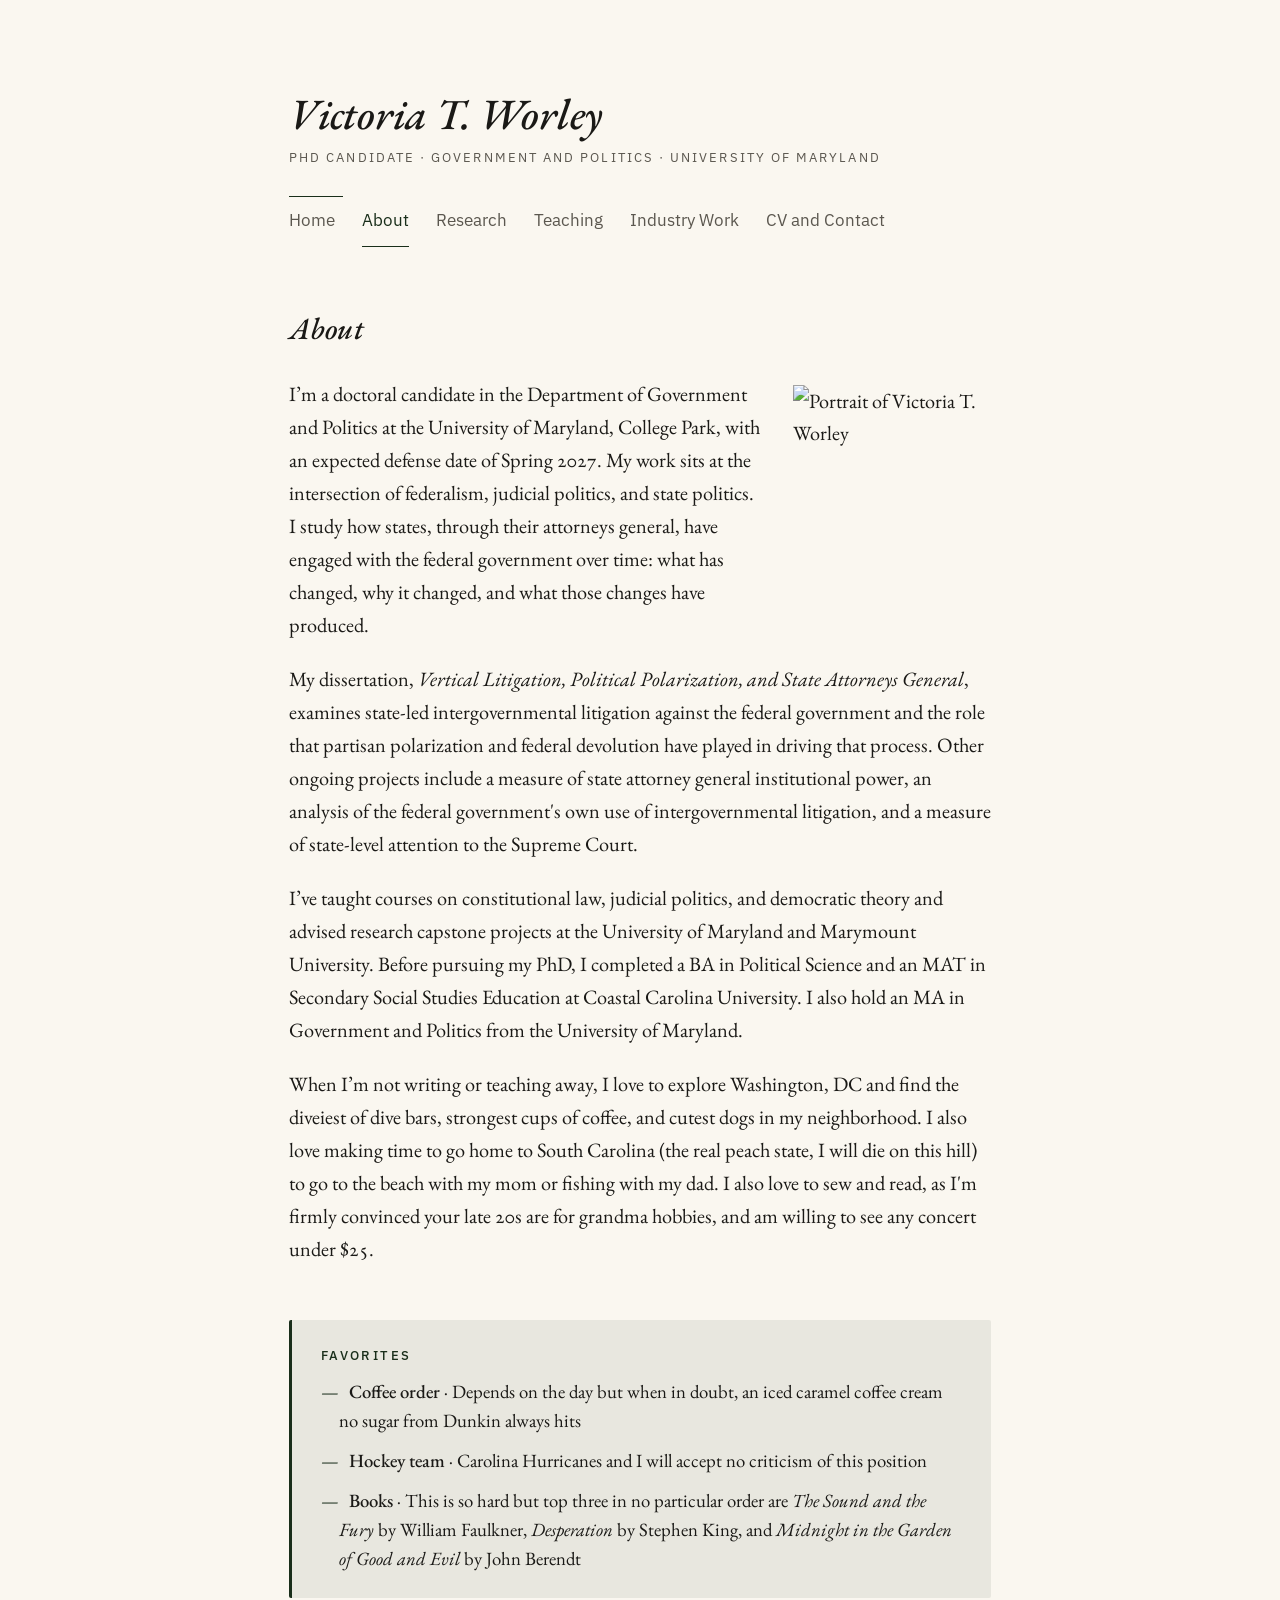
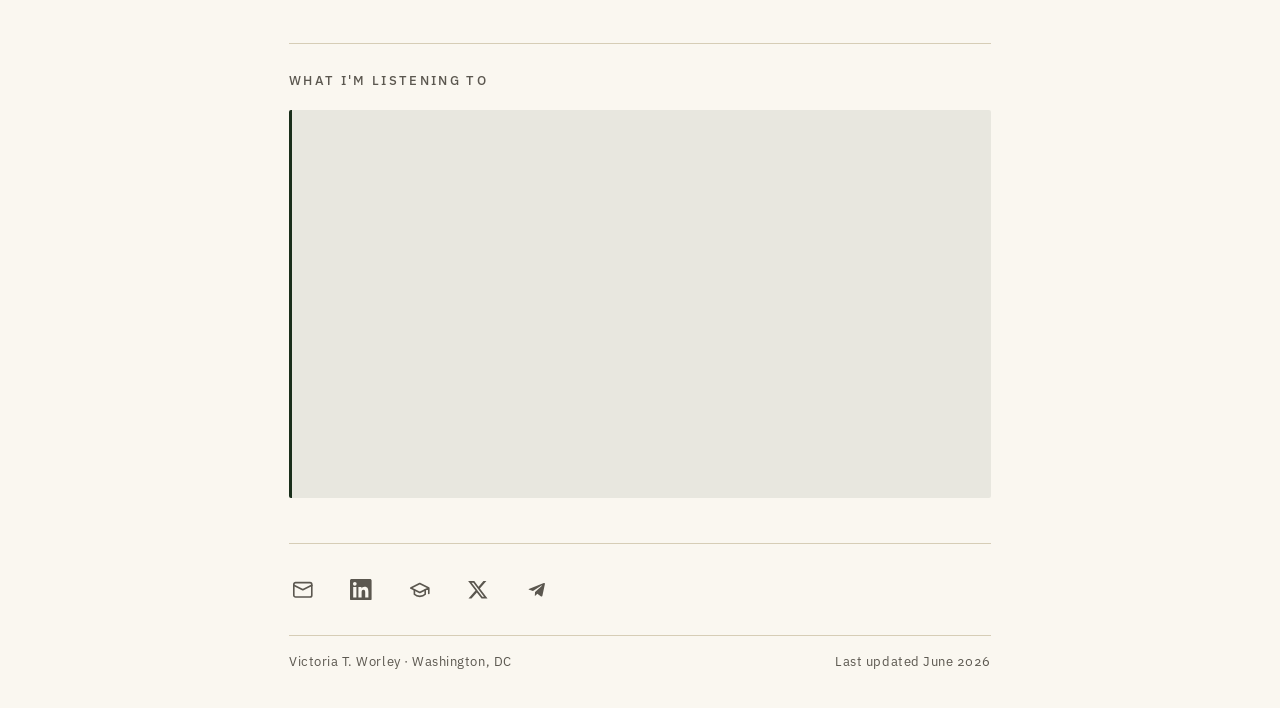
==== about.html @ 9f4c1e8a "Add files via upload" ====
<!doctype html>
<html lang="en">
<head>
  <meta charset="utf-8" />
  <meta name="viewport" content="width=device-width, initial-scale=1" />
  <title>About &middot; Victoria T. Worley</title>
  <meta name="description" content="About Victoria T. Worley — PhD candidate in Government and Politics at the University of Maryland." />
  <meta name="theme-color" content="#faf7f0" />
  <meta property="og:type" content="website" />
  <meta property="og:site_name" content="Victoria T. Worley" />
  <meta property="og:title" content="About · Victoria T. Worley" />
  <meta property="og:description" content="About Victoria T. Worley — PhD candidate in Government and Politics at the University of Maryland." />
  <meta property="og:url" content="https://vtworley.github.io/about.html" />
  <meta property="og:image" content="https://vtworley.github.io/assets/og-image.png" />
  <meta property="og:image:width" content="1200" />
  <meta property="og:image:height" content="630" />
  <meta name="twitter:card" content="summary_large_image" />
  <meta name="twitter:image" content="https://vtworley.github.io/assets/og-image.png" />
  <link rel="icon" type="image/svg+xml" href="assets/favicon.svg" />
  <link rel="preconnect" href="https://fonts.googleapis.com" />
  <link rel="preconnect" href="https://fonts.gstatic.com" crossorigin />
  <link rel="stylesheet" href="https://fonts.googleapis.com/css2?family=EB+Garamond:ital,wght@0,400;0,500;0,600;1,400;1,500&family=IBM+Plex+Sans:wght@400;500&display=swap" />
  <link rel="stylesheet" href="styles.css" />
</head>
<body>
  <div class="page">

 	  <header class="masthead">
      <p class="name"><a href="home.html">Victoria T. Worley</a></p>
      <p class="subtitle">PhD Candidate &middot; Government and Politics &middot; University of Maryland</p>
      <hr class="rule" aria-hidden="true" />
      <nav class="primary" aria-label="Primary">
        <ul>
          <li><a href="home.html" >Home</a></li>
          <li class="has-menu">
            <a href="about.html" aria-current="page">About</a>
            <ul class="submenu">
              <li><a href="about.html#bio">Bio</a></li>
              <li><a href="about.html#favorites">Favorites</a></li>
			  <li><a href="about.html#music">What I'm Listening To</a></li>
            </ul>
          </li>
          <li class="has-menu">
            <a href="research.html">Research</a>
            <ul class="submenu">
              <li><a href="research.html#dissertation">Dissertation</a></li>
              <li><a href="research.html#papers">Working Papers</a></li>
              <li><a href="research.html#talks">Conference Presentations</a></li>
              <li><a href="research.html#invited">Invited Talks</a></li>
              <li><a href="research.html#interests">Research Interests</a></li>
            </ul>
          </li>
          <li class="has-menu">
            <a href="teaching.html">Teaching</a>
            <ul class="submenu">
              <li><a href="teaching.html#courses">Courses Taught</a></li>
              <li><a href="teaching.html#feedback">Student Feedback</a></li>
              <li><a href="teaching.html#prof-dev">Professional Development</a></li>
            </ul>
          </li>
          <li class="has-menu">
            <a href="experience.html" >Industry Work</a>
          </li>
           <li class="has-menu"><a href="contact.html">CV and Contact</a>
			 <ul class="submenu">
              <li><a href="contact.html#contact-cv">CV</a></li>
              <li><a href="contact.html#contact-info">Contact</a></li>
            </ul>
        </li>
        </ul>
      </nav>
    </header>


    <main>
      <h1 class="page-title">About</h1>

      <section class="intro" id="bio">
        <img class="portrait" src="assets/portrait-web.jpeg" alt="Portrait of Victoria T. Worley" width="240" height="300" />
        <div class="bio">
          <p>
            I&rsquo;m a doctoral candidate in the Department of Government and Politics at 
			the University of Maryland, College Park, with an expected defense date of Spring
			2027. My work sits at the intersection of federalism, judicial politics, and state
			politics. I study how states, through their attorneys general, have engaged with 
			the federal government over time: what has changed, why it changed, and what those 
			changes have produced.
          </p>
          <p>
			My dissertation, <em>Vertical Litigation, Political Polarization, and State Attorneys
			General</em>, examines state-led intergovernmental litigation against the federal 
			government and the role that partisan polarization and federal devolution have played 
			in driving that process. Other ongoing projects include a measure of state attorney general
			institutional power, an analysis of the federal government's own use of intergovernmental
			litigation, and a measure of state-level attention to the Supreme Court.
          </p>
          <p>
			I&rsquo;ve taught courses on constitutional law, judicial politics, and democratic theory
			and advised research capstone projects at the University of Maryland and Marymount
			University. Before pursuing my PhD, I completed a BA in Political Science and an MAT 
			in Secondary Social Studies Education at Coastal Carolina University. I also hold an 
			MA in Government and Politics from the University of Maryland.
          </p>
          <p>
			When I&rsquo;m not writing or teaching away, I love to explore Washington, DC and find 
			the diveiest of dive bars, strongest cups of coffee, and cutest dogs in my neighborhood. 
			I also love making time to go home to South Carolina (the real peach state, I will die on 
			this hill) to go to the beach with my mom or fishing with my dad. I also love to sew and read,
			as I'm firmly convinced your late 20s are for grandma hobbies, and am willing to see any concert
			under $25.
		</p>
        </div>
      </section>

      <section class="currently" id="favorites" aria-labelledby="currently-heading">
        <h2 id="currently-heading">Favorites</h2>
         <ul class="fav-list">
  					<li><strong>Coffee order</strong> &middot; Depends on the day but when in doubt, an iced caramel coffee cream no sugar from Dunkin always hits</li>
  					<li><strong>Hockey team</strong> &middot; Carolina Hurricanes and I will accept no criticism of this position</li>
  					<li><strong>Books</strong> &middot; This is so hard but top three in no particular order are <i>The Sound and the Fury</i> by William Faulkner, <i>Desperation</i> by Stephen King, and <i>Midnight in the Garden of Good and Evil</i> by John Berendt</li>
				</ul>
      </section>
  
	  
	<section class="section" id="music" aria-labelledby="playlist">
 		<h2 id="playlist">What I'm Listening To</h2>
		<div class="embed-card">
			<iframe data-testid="embed-iframe" style="border-radius:12px" src="https://open.spotify.com/embed/playlist/1auVRuyqOjHzT5R0VfglzH?utm_source=generator&theme=0" width="100%" height="352" frameBorder="0" allowfullscreen="" allow="autoplay; clipboard-write; encrypted-media; fullscreen; picture-in-picture" loading="lazy" title="Spotify playlist: What I'm Listening To"></iframe>
		</div>
	</section>
  </main>
	  
<footer class="colophon">
      <ul class="social-icons" aria-label="Contact and Links">
        <li>
          <a href="mailto:vtworley@umd.edu" aria-label="Email">
            <svg viewBox="0 0 24 24" fill="none" stroke="currentColor" stroke-width="1.8" stroke-linecap="round" stroke-linejoin="round" aria-hidden="true">
              <rect x="2" y="4" width="20" height="16" rx="2"/>
              <path d="m22 7-10 5L2 7"/>
            </svg>
          </a>
        </li>
        <li>
          <a href="https://www.linkedin.com/in/vtworley/" rel="me" aria-label="LinkedIn">
            <svg viewBox="0 0 24 24" fill="currentColor" aria-hidden="true">
              <path d="M20.447 20.452h-3.554v-5.569c0-1.328-.027-3.037-1.852-3.037-1.853 0-2.136 1.445-2.136 2.939v5.667H9.351V9h3.414v1.561h.046c.477-.9 1.637-1.85 3.37-1.85 3.601 0 4.267 2.37 4.267 5.455v6.286zM5.337 7.433a2.062 2.062 0 0 1-2.063-2.065 2.063 2.063 0 1 1 2.063 2.065zm1.782 13.019H3.555V9h3.564v11.452zM22.225 0H1.771C.792 0 0 .774 0 1.729v20.542C0 23.227.792 24 1.771 24h20.451C23.2 24 24 23.227 24 22.271V1.729C24 .774 23.2 0 22.222 0h.003z"/>
            </svg>
          </a>
        </li>
        <li>
          <a href="https://gvpt.umd.edu/gradprofile/worley/victoria" aria-label="UMD graduate profile">
            <svg viewBox="0 0 24 24" fill="none" stroke="currentColor" stroke-width="1.8" stroke-linecap="round" stroke-linejoin="round" aria-hidden="true">
              <path d="M22 10v6M2 10l10-5 10 5-10 5z"/>
              <path d="M6 12v5c3 3 9 3 12 0v-5"/>
            </svg>
          </a>
        </li>
        <li>
          <a href="https://x.com/victoriatworley" aria-label="X (Twitter)">
            <svg viewBox="0 0 24 24" fill="currentColor" aria-hidden="true">
              <path d="M18.244 2.25h3.308l-7.227 8.26 8.502 11.24H16.17l-5.214-6.817L4.99 21.75H1.68l7.73-8.835L1.254 2.25H8.08l4.713 6.231zm-1.161 17.52h1.833L7.084 4.126H5.117z"/>
            </svg>
          </a>
        </li>
        <li>
          <a href="https://t.me/victoriaworley" aria-label="Telegram">
            <svg viewBox="0 0 24 24" fill="currentColor" aria-hidden="true">
              <path d="M9.78 18.65l.28-4.23 7.68-6.92c.34-.31-.07-.46-.52-.19L7.74 13.3 3.64 12c-.88-.25-.89-.86.2-1.3l15.97-6.16c.73-.33 1.43.18 1.15 1.3l-2.72 12.81c-.19.91-.74 1.13-1.5.71L12.6 16.3l-1.99 1.93c-.23.23-.42.42-.83.42z"/>
            </svg>
          </a>
        </li>
      </ul>
      <div class="colophon-credit">
        <span>Victoria T. Worley &middot; Washington, DC</span>
        <span>Last updated June 2026</span>
      </div>
    </footer>


  </div>
</body>
</html>
---- styles.css ----
/* =============================================================
   Victoria T. Worley — personal site
   Plain HTML + CSS, no build step.
   ============================================================= */

/* Tokens ------------------------------------------------------- */
:root {
  --ink:         #1a1916;
  --ink-soft:    #5b574f;
  --paper:       #faf7f0;
  --paper-deep:  #f1ead8;
  --rule:        #d6cdb6;
  --accent:      #192e1a;
  --accent-soft: rgba(25, 46, 26, 0.08);

  --serif: "EB Garamond", "Iowan Old Style", Georgia, serif;
  --sans:  "IBM Plex Sans", -apple-system, BlinkMacSystemFont, "Segoe UI", sans-serif;

  --measure:      42rem;
  --measure-wide: 50rem;
}

/* Base --------------------------------------------------------- */
*, *::before, *::after { box-sizing: border-box; }

html {
  font-size: 18px;
  -webkit-text-size-adjust: 100%;
}

body {
  margin: 0;
  background: var(--paper);
  color: var(--ink);
  font-family: var(--serif);
  font-size: 1.125rem;
  line-height: 1.6;
  font-feature-settings: "onum", "kern", "liga";
  -webkit-font-smoothing: antialiased;
  -moz-osx-font-smoothing: grayscale;
}

::selection {
  background: var(--accent);
  color: var(--paper);
}

img, svg { display: block; max-width: 100%; height: auto; }

a { color: var(--accent); }

/* Layout ------------------------------------------------------- */
.page {
  max-width: var(--measure);
  margin: 0 auto;
  padding: 5rem 1.5rem 2rem;
}

@media (max-width: 600px) {
  html { font-size: 17px; }
  .page { padding: 3rem 1.25rem 2rem; }
}

/* Masthead ----------------------------------------------------- */
.masthead { margin-bottom: 3.5rem; }

.masthead .name {
  font-family: var(--serif);
  font-style: italic;
  font-weight: 500;
  font-size: 2.4rem;
  line-height: 1.1;
  letter-spacing: -0.005em;
  color: var(--ink);
  margin: 0;
}

.masthead .name a {
  color: inherit;
  text-decoration: none;
}

.masthead .subtitle {
  font-family: var(--sans);
  font-size: 0.72rem;
  letter-spacing: 0.16em;
  text-transform: uppercase;
  font-weight: 400;
  color: var(--ink-soft);
  margin: 0.6rem 0 0;
}

.masthead .rule {
  width: 3rem;
  height: 1px;
  background: var(--accent);
  border: 0;
  margin: 1.5rem 0 0.4rem;
}

/* Primary nav -------------------------------------------------- */
nav.primary {
  font-family: var(--sans);
  font-size: 0.92rem;
}

nav.primary ul {
  list-style: none;
  padding: 0;
  margin: 0;
  display: flex;
  flex-wrap: wrap;
  gap: 0.3rem 1.5rem;
}

nav.primary a {
  display: inline-block;
  color: var(--ink-soft);
  text-decoration: none;
  padding: 0.4rem 0 0.8rem;
  line-height: 1.2;
  border-bottom: 1px solid transparent;
  transition: color 140ms ease, border-color 140ms ease;
}

nav.primary a:hover { color: var(--accent); }

nav.primary a[aria-current="page"] {
  color: var(--accent);
  border-bottom-color: var(--accent);
}

/* Dropdown menus on nav items -------------------------------- */
nav.primary li.has-menu { position: relative; }

/* invisible bridge so the cursor can travel into the submenu */
nav.primary li.has-menu::after {
  content: "";
  position: absolute;
  top: 100%;
  left: 0;
  right: 0;
  height: 0.5rem;
}

nav.primary .submenu {
  display: none;
  position: absolute;
  top: calc(100% + 0.5rem);
  left: 0;
  margin: 0;
  padding: 0.4rem 0;
  list-style: none;
  background: var(--paper);
  border: 1px solid var(--rule);
  border-radius: 2px;
  box-shadow: 0 0.7rem 1.6rem -0.4rem rgba(25, 46, 26, 0.18);
  min-width: 14rem;
  z-index: 100;
}

nav.primary li.has-menu:hover .submenu,
nav.primary li.has-menu:focus-within .submenu {
  display: block;
}

nav.primary .submenu > li {
  display: block;
  margin: 0;
}

nav.primary .submenu a {
  display: block;
  padding: 0.5rem 1rem;
  border-bottom: 0;
  border-radius: 0;
  font-size: 0.84rem;
  letter-spacing: 0.01em;
  color: var(--ink);
  white-space: nowrap;
  line-height: 1.3;
}

nav.primary .submenu a:hover {
  background: var(--accent-soft);
  color: var(--accent);
}

/* keep the right-edge submenu (CV) from clipping off-screen */
nav.primary li.has-menu.menu-right .submenu {
  left: auto;
  right: 0;
}

/* Hide dropdowns on small screens — parent link still works */
@media (max-width: 700px) {
  nav.primary .submenu { display: none !important; }
  nav.primary li.has-menu::after { display: none; }
}

/* Intro / homepage hero --------------------------------------- */
.intro { margin-bottom: 1rem; }

.portrait {
  float: right;
  width: 11rem;
  margin: 0.4rem 0 1rem 1.75rem;
}

@media (max-width: 540px) {
  .portrait {
    float: none;
    width: 9rem;
    margin: 0 0 1.5rem;
  }
}

.bio p {
  margin: 0 0 1.05em;
  font-size: 1.13rem;
  line-height: 1.62;
}

.bio p:last-child { margin-bottom: 0; }

.bio em { font-style: italic; }

.bio a,
.elsewhere a,
.colophon-credit a {
  color: var(--ink);
  text-decoration: underline;
  text-decoration-color: var(--rule);
  text-decoration-thickness: 1px;
  text-underline-offset: 3px;
  transition: color 140ms ease, text-decoration-color 140ms ease;
}

.bio a:hover,
.elsewhere a:hover,
.colophon-credit a:hover {
  color: var(--accent);
  text-decoration-color: var(--accent);
}

/* Highlight inline placeholders the author should replace */
.ph {
  background: var(--accent-soft);
  color: var(--ink);
  padding: 0.1em 0.1em;
  border-radius: 1px;
  font-style: italic;
}

/* Generic page sections --------------------------------------- */
.section {
  margin-top: 2.5rem;
  padding-top: 1.5rem;
  border-top: 1px solid var(--rule);
}

.section > h2 {
  font-family: var(--sans);
  font-size: 0.72rem;
  letter-spacing: 0.18em;
  text-transform: uppercase;
  font-weight: 500;
  color: var(--ink-soft);
  margin: 0 0 1rem;
}

.elsewhere ul {
  list-style: none;
  padding: 0;
  margin: 0;
  display: flex;
  flex-wrap: wrap;
  gap: 0.5rem 1.6rem;
}

.elsewhere a { font-size: 1.02rem; }

/* Page title (inner pages) ------------------------------------ */
.page-title {
  font-family: var(--serif);
  font-style: italic;
  font-weight: 500;
  font-size: 1.7rem;
  line-height: 1.2;
  margin: 0 0 1.75rem;
  color: var(--ink);
  text-wrap: balance;
}

.page-lede {
  font-style: italic;
  color: var(--ink-soft);
  font-size: 1.05rem;
  max-width: none;
  margin: 0 0 2rem;
}

/* Colophon ----------------------------------------------------- */
.colophon {
  margin-top: 2.5rem;
  padding-top: 1.5rem;
  border-top: 1px solid var(--rule);
}

.social-icons {
  list-style: none;
  margin: 0 0 1.4rem;
  padding: 0;
  display: flex;
  flex-wrap: wrap;
  gap: 0.4rem 1.75rem;
}

.social-icons a {
  display: inline-flex;
  align-items: center;
  gap: 0.5rem;
  color: var(--ink-soft);
  text-decoration: none;
  font-family: var(--sans);
  font-size: 0.86rem;
  letter-spacing: 0.02em;
  padding: 0.35rem 0;
  transition: color 160ms ease;
}

.social-icons a:hover {
  color: var(--accent);
}

.social-icons svg {
  width: 1.2rem;
  height: 1.2rem;
  flex-shrink: 0;
  display: block;
}

.social-icons a { padding: 0.45rem 0.15rem; }

.colophon-credit {
  font-family: var(--sans);
  font-size: 0.74rem;
  letter-spacing: 0.04em;
  color: var(--ink-soft);
  display: flex;
  justify-content: space-between;
  flex-wrap: wrap;
  gap: 0.4rem 2rem;
  padding-top: 0.85rem;
  border-top: 1px solid var(--rule);
}

/* Focus -------------------------------------------------------- */
:focus-visible {
  outline: 2px solid var(--accent);
  outline-offset: 3px;
  border-radius: 1px;
}

/* Inner-page section bodies ----------------------------------- */
.section p {
  margin: 0 0 0.7em;
  font-size: 1.06rem;
  line-height: 1.55;
}

.section ul.plain {
  list-style: none;
  padding: 0;
  margin: 0 0 0.5rem;
}

.section ul.plain > li {
  margin: 0 0 0.55rem;
  font-size: 1.03rem;
  line-height: 1.5;
  padding-left: 1rem;
  text-indent: -1rem;
}

.section ul.plain > li::before {
  content: "—";
  color: var(--accent);
  margin-right: 0.55rem;
  font-style: normal;
}

.section .meta {
  display: block;
  font-family: var(--sans);
  font-size: 0.78rem;
  letter-spacing: 0.04em;
  color: var(--ink-soft);
  margin-top: 0.15rem;
}

/* CV layout ---------------------------------------------------- */
.cv-section { margin-top: 2.5rem; }
.cv-section:first-of-type { margin-top: 1rem; }

.cv-section > h2 {
  font-family: var(--sans);
  font-size: 0.74rem;
  letter-spacing: 0.18em;
  text-transform: uppercase;
  font-weight: 500;
  color: var(--ink-soft);
  margin: 0 0 1rem;
  padding-bottom: 0.5rem;
  border-bottom: 1px solid var(--rule);
}

.cv-block + .cv-block { margin-top: 1.4rem; }

.cv-institution {
  display: flex;
  justify-content: space-between;
  align-items: baseline;
  flex-wrap: wrap;
  gap: 0.25rem 1rem;
  margin: 0 0 0.5rem;
  font-size: 1.08rem;
  font-weight: 500;
}

.cv-institution-place {
  font-style: italic;
  font-weight: 400;
  font-size: 0.95rem;
  color: var(--ink-soft);
}

.cv-list {
  list-style: none;
  padding: 0;
  margin: 0;
}

.cv-list > li {
  display: flex;
  justify-content: space-between;
  align-items: baseline;
  gap: 0.5rem 1.5rem;
  padding: 0.4rem 0;
  flex-wrap: wrap;
}

.cv-content { flex: 1 1 60%; min-width: 0; }
.cv-content > * { margin: 0; }
.cv-content > * + * { margin-top: 0.2rem; }

.cv-title {
  font-size: 1.05rem;
  font-style: italic;
}

.cv-detail {
  font-size: 0.93rem;
  color: var(--ink-soft);
  line-height: 1.5;
  font-style: normal;
}

.cv-detail em { font-style: italic; }

.cv-when {
  font-family: var(--sans);
  font-size: 0.78rem;
  letter-spacing: 0.04em;
  color: var(--ink-soft);
  white-space: nowrap;
  flex-shrink: 0;
  text-align: right;
}

/* Wide page (home, experience) -------------------------------- */
.page--wide { max-width: var(--measure-wide); }

/* Buttons ----------------------------------------------------- */
.btn {
  display: inline-block;
  font-family: var(--sans);
  font-size: 0.85rem;
  font-weight: 500;
  letter-spacing: 0.04em;
  padding: 0.7rem 1.3rem;
  text-decoration: none;
  border-radius: 1px;
  border: 1px solid transparent;
  transition: background 160ms ease, color 160ms ease, transform 160ms ease, box-shadow 160ms ease;
  cursor: pointer;
}

.btn-primary {
  background: var(--accent);
  color: var(--paper);
}

.btn-primary:hover {
  background: #2d4a30;
  transform: translateY(-1px);
  box-shadow: 0 0.5rem 1rem -0.4rem rgba(25, 46, 26, 0.35);
}

.btn-secondary {
  background: transparent;
  color: var(--accent);
  border-color: var(--accent);
}

.btn-secondary:hover {
  background: var(--accent-soft);
  transform: translateY(-1px);
}

/* Tag pills --------------------------------------------------- */
.tags {
  display: flex;
  flex-wrap: wrap;
  gap: 0.5rem 0.55rem;
  margin: 0;
  padding: 0;
  list-style: none;
}

.tags > li {
  font-family: var(--sans);
  font-size: 0.78rem;
  letter-spacing: 0.02em;
  background: var(--accent-soft);
  color: var(--accent);
  padding: 0.32rem 0.78rem;
  border-radius: 999px;
  white-space: nowrap;
}

/* Hero block (homepage) --------------------------------------- */
.hero {
  display: grid;
  grid-template-columns: 1fr 14rem;
  gap: 3.5rem;
  align-items: center;
  margin: 0 0 3rem;
}

@media (max-width: 640px) {
  .hero {
    grid-template-columns: 1fr;
    gap: 2rem;
    text-align: left;
  }
}

.hero-portrait {
  width: 14rem;
  aspect-ratio: 4 / 5;
  overflow: hidden;
  border-radius: 2px;
  box-shadow: 0 1.5rem 3rem -1rem rgba(25, 46, 26, 0.18);
  background: var(--paper-deep);
}

@media (max-width: 640px) {
  .hero-portrait {
    width: 11rem;
    margin: 0;
  }
}

.hero-portrait img,
.hero-portrait svg {
  width: 100%;
  height: 100%;
  object-fit: cover;
  display: block;
}

.hero-statement {
  font-family: var(--serif);
  font-style: italic;
  font-size: 1.5rem;
  line-height: 1.35;
  color: var(--ink);
  margin: 0 0 1.5rem;
  font-weight: 400;
  text-wrap: balance;
}

.hero-cta {
  display: flex;
  gap: 0.7rem;
  margin-top: 1.75rem;
  flex-wrap: wrap;
}

/* Currently / status block ----------------------------------- */
.currently {
  background: var(--accent-soft);
  padding: 1.4rem 1.6rem;
  border-radius: 2px;
  border-left: 3px solid var(--accent);
  margin: 3rem 0 0;
}

.currently h2 {
  font-family: var(--sans);
  font-size: 0.74rem;
  letter-spacing: 0.18em;
  text-transform: uppercase;
  font-weight: 500;
  color: var(--accent);
  margin: 0 0 0.6rem;
}

.currently p {
  margin: 0;
  font-size: 1.04rem;
  line-height: 1.55;
  color: var(--ink);
}

.currently a {
  color: var(--accent);
  text-decoration: underline;
  text-decoration-color: rgba(25, 46, 26, 0.3);
  text-underline-offset: 3px;
}

.currently a:hover { text-decoration-color: var(--accent); }

/* Favorites list (about page) — em-dash bullets matching ul.plain */
.fav-list {
  list-style: none;
  margin: 0;
  padding: 0;
}

.fav-list > li {
  margin: 0 0 0.6rem;
  font-size: 1.04rem;
  line-height: 1.55;
  padding-left: 1rem;
  text-indent: -1rem;
}

.fav-list > li:last-child { margin-bottom: 0; }

.fav-list > li::before {
  content: "—";
  color: var(--accent);
  margin-right: 0.55rem;
}

.fav-list strong {
  font-weight: 500;
}

/* Embed card (Spotify player) — integrates the embed with the callout style */
.embed-card {
  background: var(--accent-soft);
  border-left: 3px solid var(--accent);
  border-radius: 2px;
  padding: 1rem;
}

.embed-card iframe { display: block; }

/* Teaching Cards (Teaching) -------------------------------- */
.card-t-list {
  list-style: none;
  margin: 0;
  padding: 0;
  display: flex;
  flex-direction: column;
  gap: 0.7rem;
}

.card-t {
  background: rgba(25, 46, 26, 0.08);
  border-left: 3px solid var(--accent);
  border-radius: 1px;
  padding: 1rem 1.25rem;
  transition: transform 200ms ease, box-shadow 200ms ease;
}

.card-t-columns {
  display: grid;
  grid-template-columns: minmax(0, 1fr) minmax(0, 1fr);
  gap: 1.5rem;
  align-items: start;
}

@media (max-width: 640px) {
  .card-t-columns { grid-template-columns: 1fr; }
}

.card-t:hover {
  transform: translateY(-1px);
  box-shadow: 0 0.6rem 1.5rem -0.5rem rgba(25, 46, 26, 0.12);
}

.card-t-title {
  font-family: var(--serif);
  font-weight: 500;
  font-size: 1.06rem;
  line-height: 1.4;
  margin: 0;
  color: var(--ink);
}

.card-t-meta {
  display: block;
  font-family: var(--sans);
  font-size: 0.78rem;
  letter-spacing: 0.04em;
  color: var(--ink-soft);
  margin-top: 0.4rem;
}


/* Cards (publications, talks) -------------------------------- */
.card-list {
  list-style: none;
  margin: 0;
  padding: 0;
  display: flex;
  flex-direction: column;
  gap: 0.7rem;
}

.card {
  background: rgba(255, 255, 255, 0.5);
  border-left: 3px solid var(--accent);
  border-radius: 1px;
  padding: 1rem 1.25rem;
  transition: transform 200ms ease, box-shadow 200ms ease;
}

.card:hover {
  transform: translateY(-1px);
  box-shadow: 0 0.6rem 1.5rem -0.5rem rgba(25, 46, 26, 0.12);
}

.card-title {
  font-family: var(--serif);
  font-style: italic;
  font-weight: 500;
  font-size: 1.06rem;
  line-height: 1.4;
  margin: 0;
  color: var(--ink);
}

.card-meta {
  display: block;
  font-family: var(--sans);
  font-size: 0.78rem;
  letter-spacing: 0.04em;
  color: var(--ink-soft);
  margin-top: 0.4rem;
}

  /* ==========================================================
     TIMELINE — Left rail, all cards on the right
     ========================================================== */
  .tl {
    position: relative;
    padding: 0.5rem 0 1rem 2.8rem;
  }
 
  /* Left-side spine */
  .tl::before {
    content: '';
    position: absolute;
    left: 5px;
    top: 0;
    bottom: 0;
    width: 1px;
    background: linear-gradient(
      to bottom,
      var(--accent) 0%,
      var(--rule) 30%,
      var(--rule) 100%
    );
  }
 
  /* ── Each item ── */
  .tl-item {
    position: relative;
    width: 100%;
    padding-bottom: 2.8rem;
    text-align: left;
  }
 
  .tl-item:last-child { padding-bottom: 0; }
 
  /* ── Dots on spine ── */
  .tl-item::before {
    content: '';
    position: absolute;
    left: -2.8rem;
    top: 1.1rem;
    width: 11px;
    height: 11px;
    border-radius: 50%;
    z-index: 2;
  }
 
  /* Filled dot = current role */
  .tl-item.current::before {
    background: var(--accent);
    box-shadow: 0 0 0 3px rgba(25, 46, 26, 0.1);
  }
 
  /* Hollow dot = past role */
  .tl-item.past::before {
    background: var(--paper);
    border: 2px solid var(--rule);
  }
 
  /* ── Connector whisker ── */
  .tl-item::after {
    content: '';
    position: absolute;
    left: -1.85rem;
    top: calc(1.1rem + 5px);
    width: 1.8rem;
    height: 1px;
    background: var(--rule);
  }
 
  /* ── Card ── */
  .tl-card {
    background: rgba(255, 255, 255, 0.5);
    border: 1px solid var(--rule);
    border-radius: 2px;
    padding: 1.1rem 1.3rem;
    transition: transform 200ms ease, box-shadow 200ms ease;
  }
 
  .tl-card:hover {
    transform: translateY(-1px);
    box-shadow: 0 0.6rem 1.5rem -0.5rem rgba(25, 46, 26, 0.12);
  }
 
  /* ── Card innards ── */
  .tl-when {
    font-family: var(--sans);
    font-size: 0.78rem;
    letter-spacing: 0.04em;
    color: var(--ink-soft);
    margin-bottom: 0.3rem;
  }
 
  .tl-role {
    font-family: var(--serif);
    font-style: italic;
    font-weight: 500;
    font-size: 1.12rem;
    line-height: 1.35;
    color: var(--ink);
    margin-bottom: 0.15rem;
  }
 
  .tl-org {
    font-family: var(--sans);
    font-size: 0.92rem;
    color: var(--ink-soft);
    margin-bottom: 0.55rem;
  }
 
  .tl-detail {
    font-size: 1rem;
    line-height: 1.55;
    color: var(--ink);
    margin-bottom: 0.65rem;
  }
 
  /* ── Skill tags (pill style from .tags) ── */
  .tl-tags {
    display: flex;
    flex-wrap: wrap;
    gap: 0.4rem 0.45rem;
    margin: 0;
    padding: 0;
    list-style: none;
  }
 
  .tl-tag {
    font-family: var(--sans);
    font-size: 0.74rem;
    letter-spacing: 0.02em;
    background: var(--accent-soft);
    color: var(--accent);
    padding: 0.25rem 0.65rem;
    border-radius: 999px;
    white-space: nowrap;
  }
 
  /* ── Mobile adjustments ── */
  @media (max-width: 640px) {
    .tl { padding-left: 2.2rem; }
    .tl::before { left: 3px; }
    .tl-item::before { left: -2.2rem; }
    .tl-item::after { left: -1.3rem; width: 1.2rem; }
  }
 
  /* ── Print ── */
  @media print {
    body { background: white; color: black; }
    .tl::before, .tl-item::before, .tl-item::after { display: none; }
    .tl { padding-left: 0; }
    .tl-item { padding: 0 0 1rem; border-top: 1px solid #ccc; }
    .tl-card { background: none; border: none; box-shadow: none; padding: 0.5rem 0; }
    .tl-tag { background: none; border: 1px solid #ccc; }
  }

/* Timeline (experience page) --------------------------------- */
.timeline {
  list-style: none;
  margin: 0;
  padding: 0;
}

.timeline > li {
  display: grid;
  grid-template-columns: 9rem 1fr;
  gap: 2rem;
  padding: 1.4rem 0;
  border-top: 1px solid var(--rule);
  align-items: baseline;
}

.timeline > li:first-child { border-top: 0; padding-top: 0; }
.timeline > li:last-child { padding-bottom: 0; }

.timeline-when {
  font-family: var(--sans);
  font-size: 0.8rem;
  letter-spacing: 0.04em;
  color: var(--ink-soft);
  white-space: nowrap;
}

.timeline-content > * { margin: 0; }
.timeline-content > * + * { margin-top: 0.4rem; }

.timeline-role {
  font-family: var(--serif);
  font-style: italic;
  font-size: 1.12rem;
  font-weight: 500;
  color: var(--ink);
}

.timeline-org {
  font-family: var(--sans);
  font-size: 0.92rem;
  color: var(--ink-soft);
}

.timeline-detail {
  font-size: 1rem;
  line-height: 1.55;
  color: var(--ink);
}

@media (max-width: 640px) {
  .timeline > li {
    grid-template-columns: 1fr;
    gap: 0.4rem;
  }
}

/* Contact rows ------------------------------------------------ */
.contact-row {
  display: grid;
  grid-template-columns: 8rem 1fr;
  gap: 1.5rem;
  padding: 1.1rem 0;
  border-top: 1px solid var(--rule);
  align-items: start;
}

.contact-row:first-of-type { border-top: 0; padding-top: 0.5rem; }
.contact-row:last-of-type { padding-bottom: 0; }

.contact-label {
  font-family: var(--sans);
  font-size: 0.74rem;
  letter-spacing: 0.16em;
  text-transform: uppercase;
  font-weight: 500;
  color: var(--ink-soft);
  padding-top: 0.2rem;
}

.contact-value {
  font-size: 1.06rem;
  line-height: 1.55;
}

.contact-value .meta {
  display: block;
  font-family: var(--sans);
  font-size: 0.85rem;
  color: var(--ink-soft);
  margin-top: 0.35rem;
  letter-spacing: 0;
  text-transform: none;
  font-weight: 400;
}

@media (max-width: 640px) {
  .contact-row {
    grid-template-columns: 1fr;
    gap: 0.4rem;
  }
}

/* Print -------------------------------------------------------- */
@media print {
  body { background: white; color: black; }
  .colophon, nav.primary, .masthead .rule, .hero-cta, .currently { display: none; }
  a { color: black; }
  .page { padding: 0; max-width: none; }
  .cv-section > h2 { border-bottom-color: black; }
  .section ul.plain > li::before { color: black; }
  .card { border-left-color: black; box-shadow: none; }
}
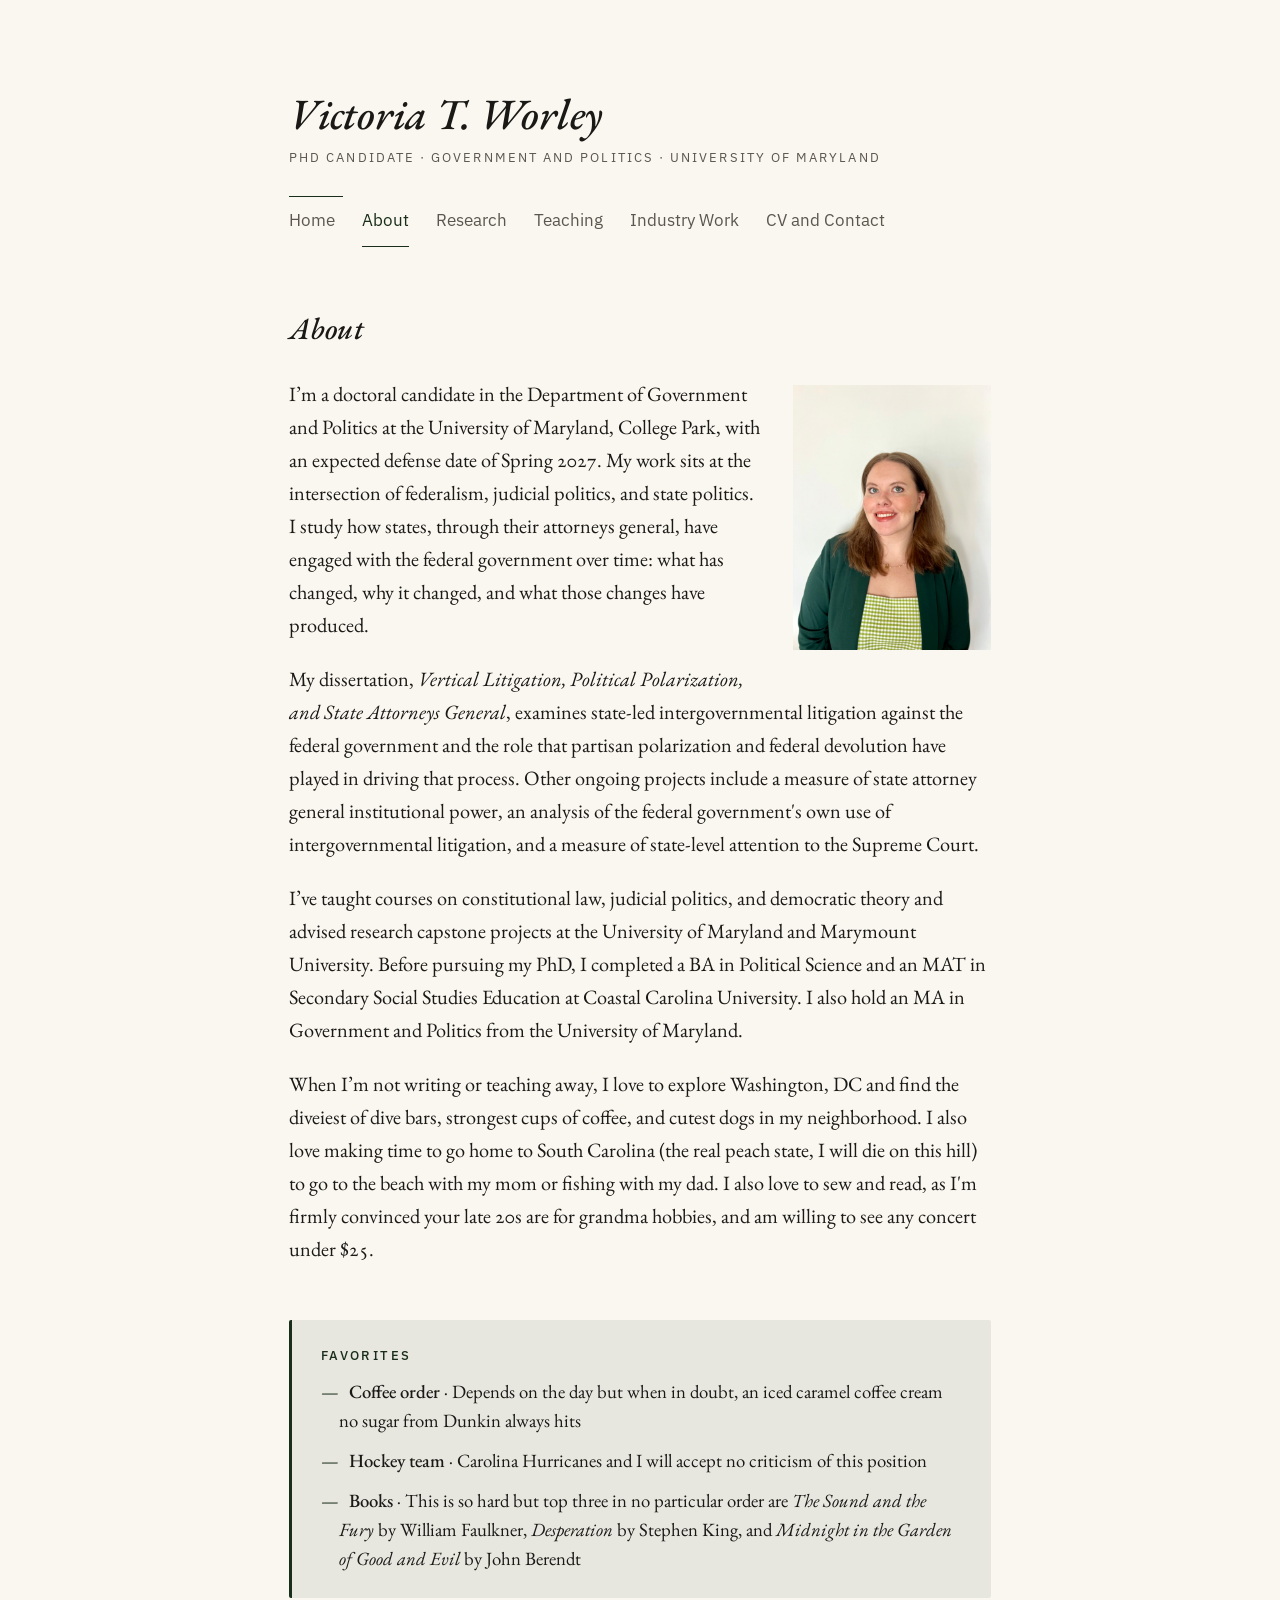
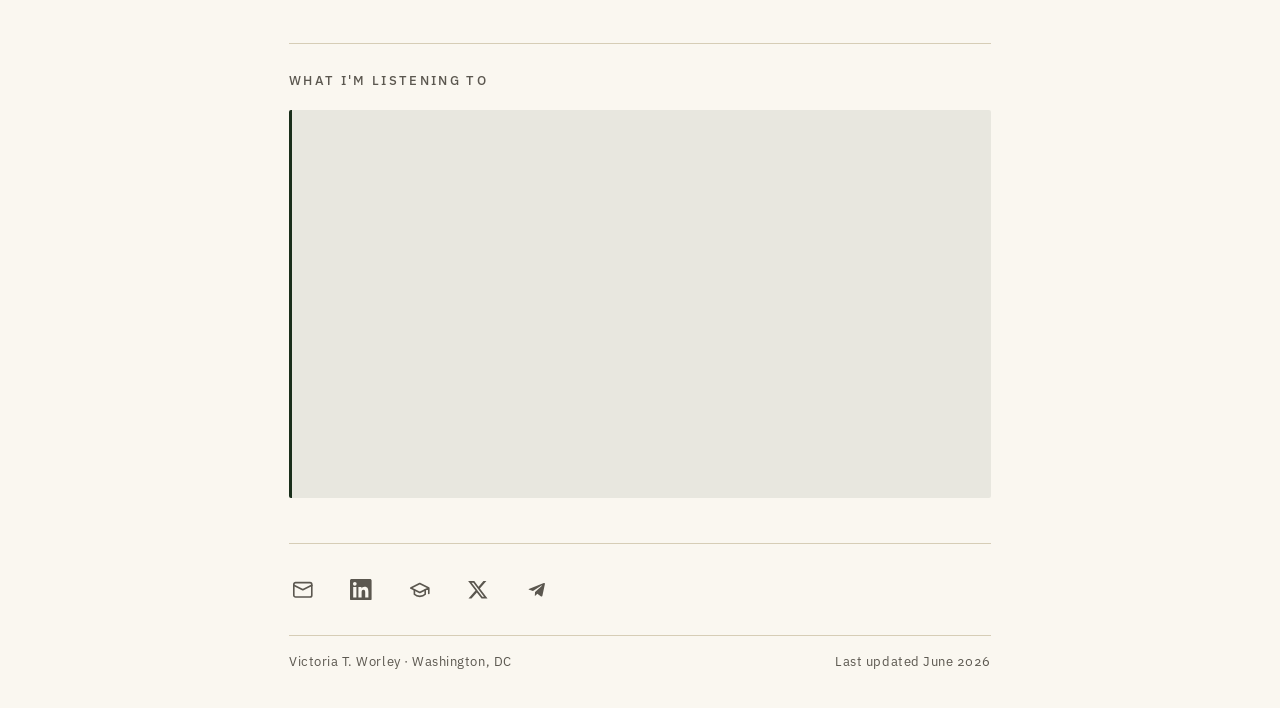
==== commit b3005cf1: "Replace 'Invited Talks' with 'Awards' in submenu" ====
--- a/about.html
+++ b/about.html
@@ -46,7 +46,7 @@
               <li><a href="research.html#dissertation">Dissertation</a></li>
               <li><a href="research.html#papers">Working Papers</a></li>
               <li><a href="research.html#talks">Conference Presentations</a></li>
-              <li><a href="research.html#invited">Invited Talks</a></li>
+              <li><a href="research.html#awards">Awards</a></li>
               <li><a href="research.html#interests">Research Interests</a></li>
             </ul>
           </li>
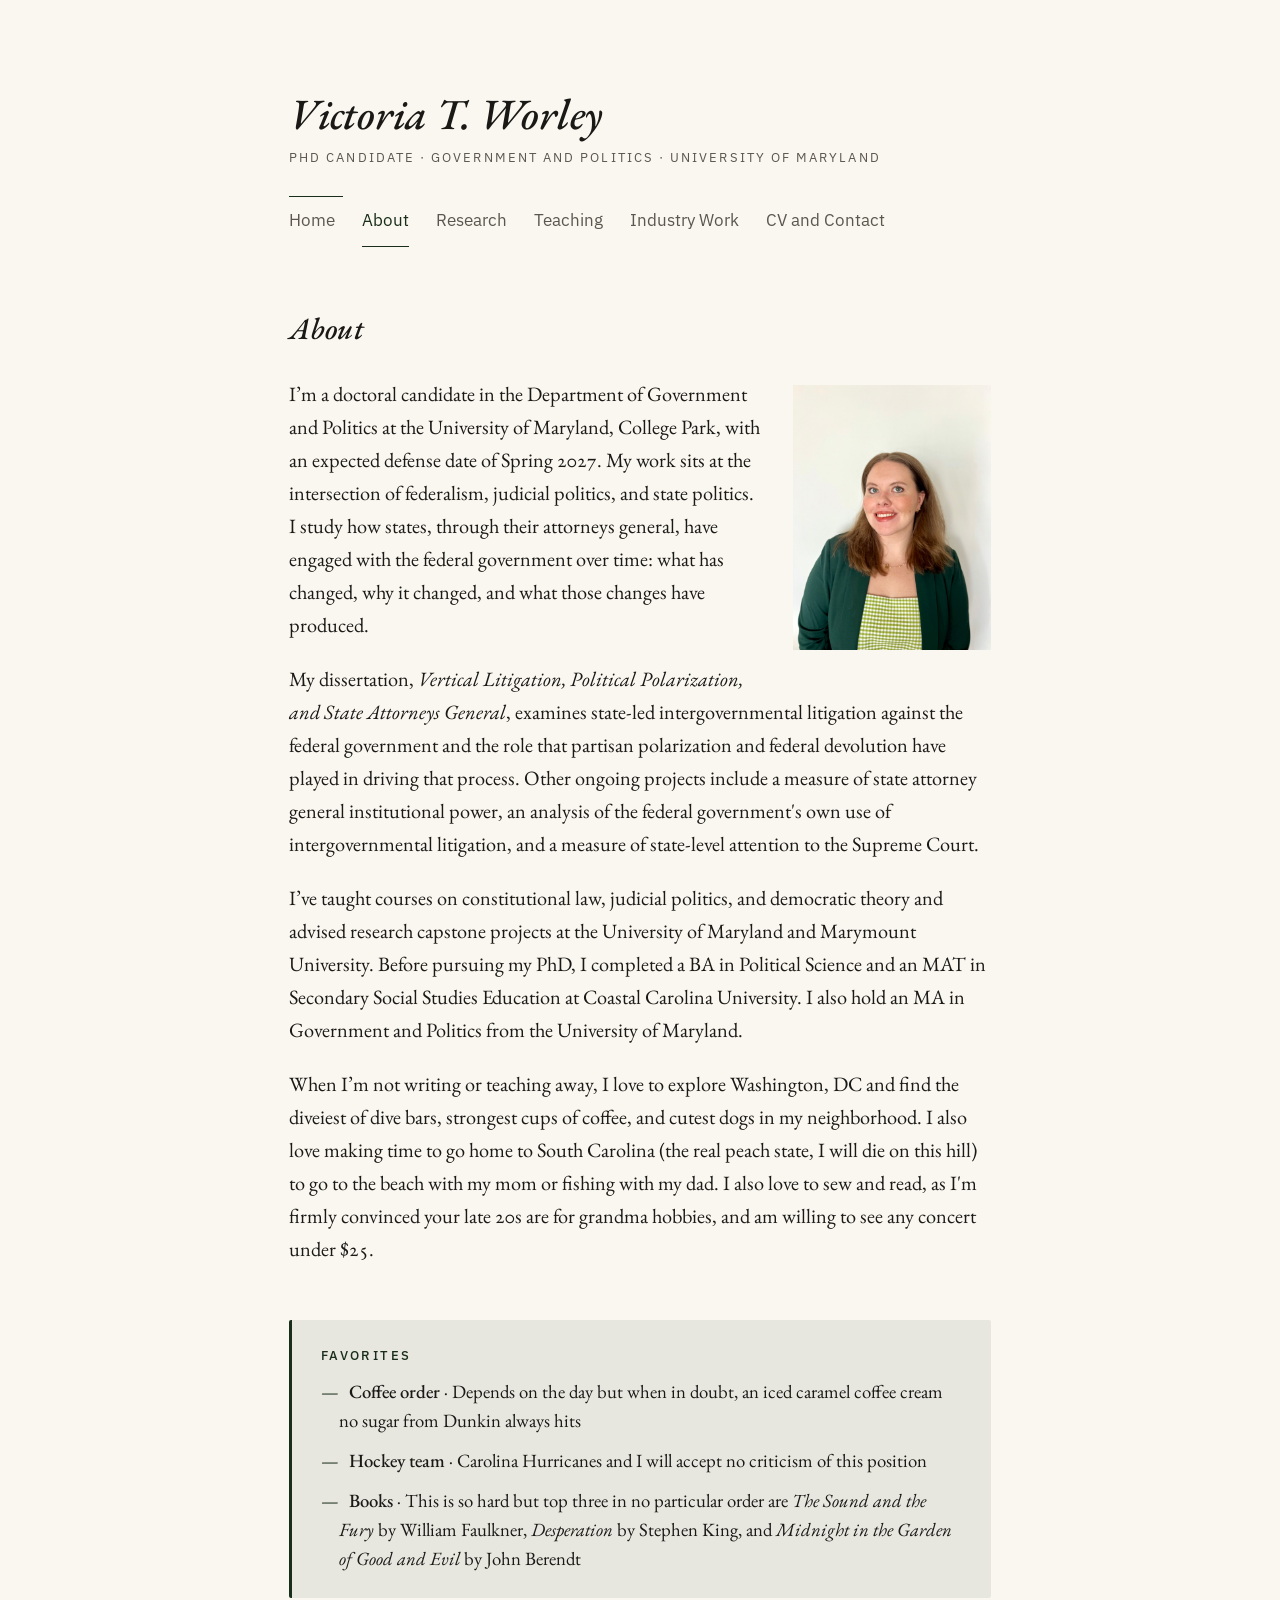
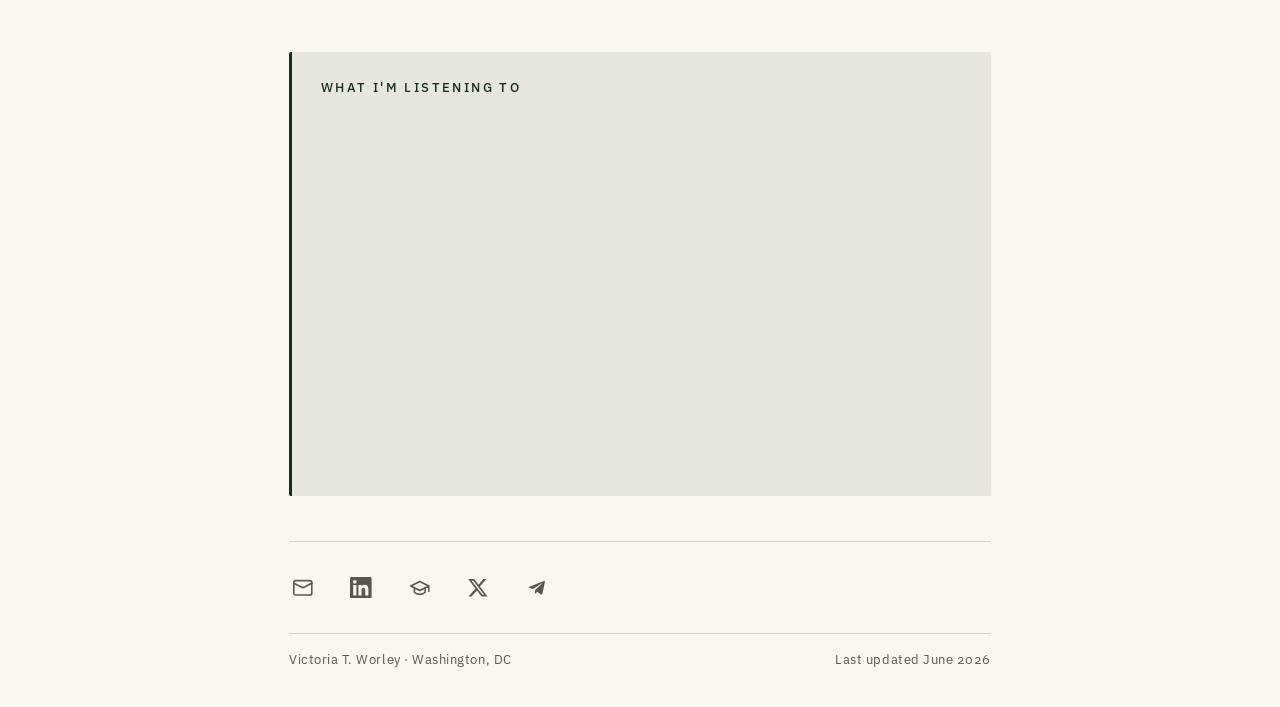
==== commit e0af09aa: "Rename section class from 'section' to 'currently'" ====
--- a/about.html
+++ b/about.html
@@ -120,13 +120,10 @@
   					<li><strong>Books</strong> &middot; This is so hard but top three in no particular order are <i>The Sound and the Fury</i> by William Faulkner, <i>Desperation</i> by Stephen King, and <i>Midnight in the Garden of Good and Evil</i> by John Berendt</li>
 				</ul>
       </section>
-  
 	  
-	<section class="section" id="music" aria-labelledby="playlist">
- 		<h2 id="playlist">What I'm Listening To</h2>
-		<div class="embed-card">
+	<section class="currently" id="music" aria-labelledby="currently-heading">
+ 		<h2 id="currently-heading">What I'm Listening To</h2>
 			<iframe data-testid="embed-iframe" style="border-radius:12px" src="https://open.spotify.com/embed/playlist/1auVRuyqOjHzT5R0VfglzH?utm_source=generator&theme=0" width="100%" height="352" frameBorder="0" allowfullscreen="" allow="autoplay; clipboard-write; encrypted-media; fullscreen; picture-in-picture" loading="lazy" title="Spotify playlist: What I'm Listening To"></iframe>
-		</div>
 	</section>
   </main>
 	  
--- a/styles.css
+++ b/styles.css
@@ -660,15 +660,7 @@
   font-weight: 500;
 }
 
-/* Embed card (Spotify player) — integrates the embed with the callout style */
-.embed-card {
-  background: var(--accent-soft);
-  border-left: 3px solid var(--accent);
-  border-radius: 2px;
-  padding: 1rem;
-}
-
-.embed-card iframe { display: block; }
+
 
 /* Teaching Cards (Teaching) -------------------------------- */
 .card-t-list {
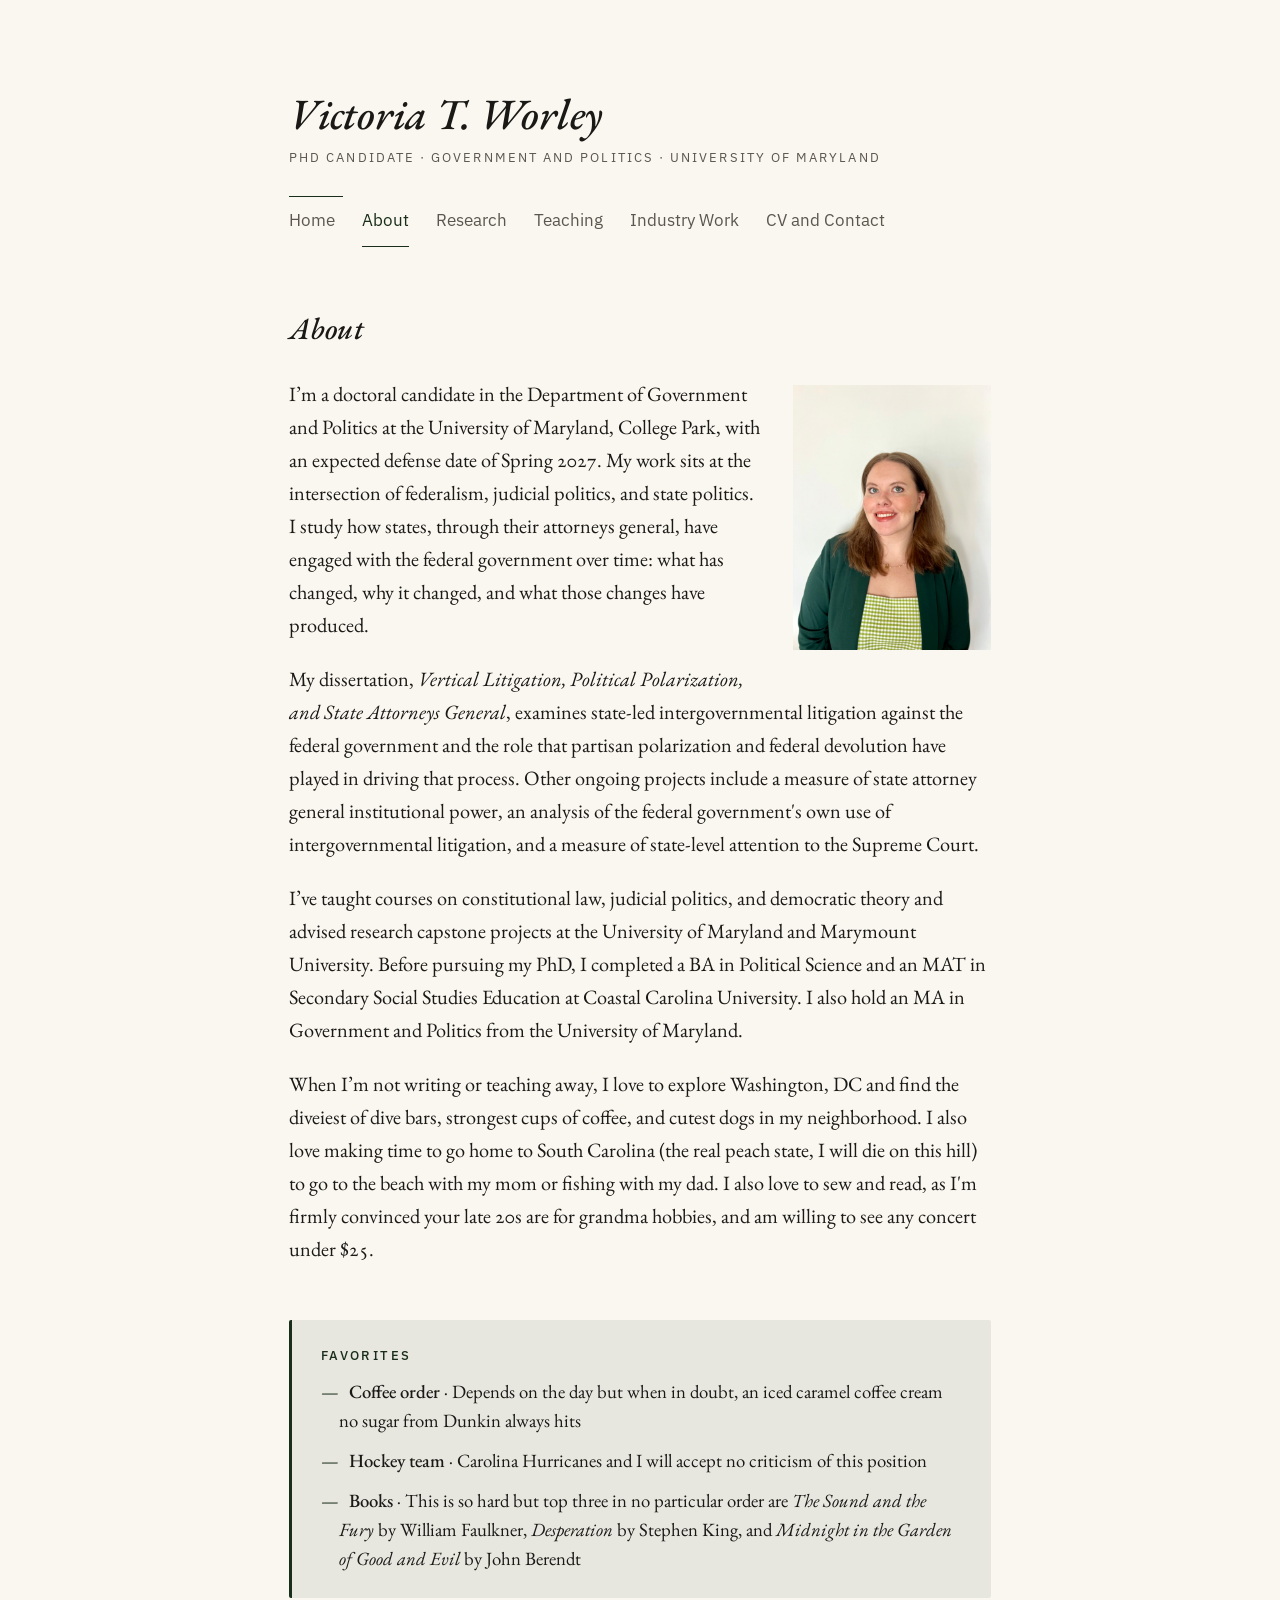
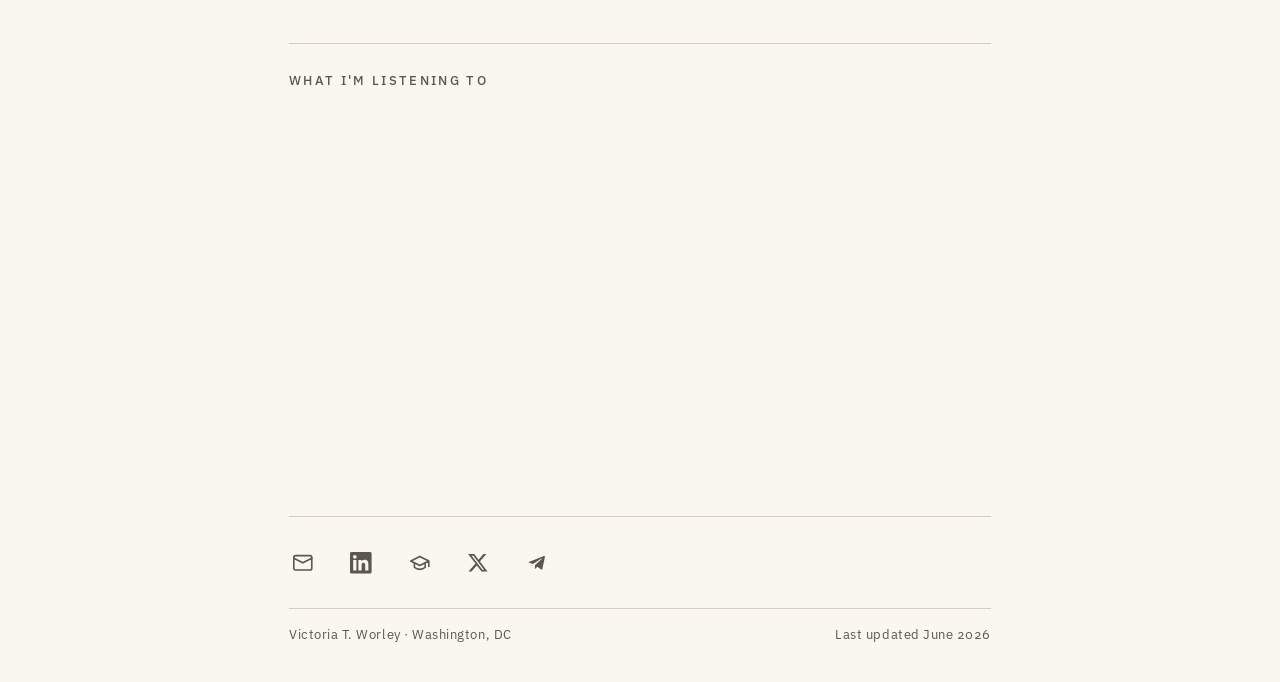
==== commit efea8320: "Refactor music section and update class names" ====
--- a/about.html
+++ b/about.html
@@ -120,12 +120,13 @@
   					<li><strong>Books</strong> &middot; This is so hard but top three in no particular order are <i>The Sound and the Fury</i> by William Faulkner, <i>Desperation</i> by Stephen King, and <i>Midnight in the Garden of Good and Evil</i> by John Berendt</li>
 				</ul>
       </section>
-	  
-	<section class="currently" id="music" aria-labelledby="currently-heading">
+		
+	<section class="section" id="music" aria-labelledby="currently-heading">
  		<h2 id="currently-heading">What I'm Listening To</h2>
 			<iframe data-testid="embed-iframe" style="border-radius:12px" src="https://open.spotify.com/embed/playlist/1auVRuyqOjHzT5R0VfglzH?utm_source=generator&theme=0" width="100%" height="352" frameBorder="0" allowfullscreen="" allow="autoplay; clipboard-write; encrypted-media; fullscreen; picture-in-picture" loading="lazy" title="Spotify playlist: What I'm Listening To"></iframe>
 	</section>
   </main>
+	  
 	  
 <footer class="colophon">
       <ul class="social-icons" aria-label="Contact and Links">
